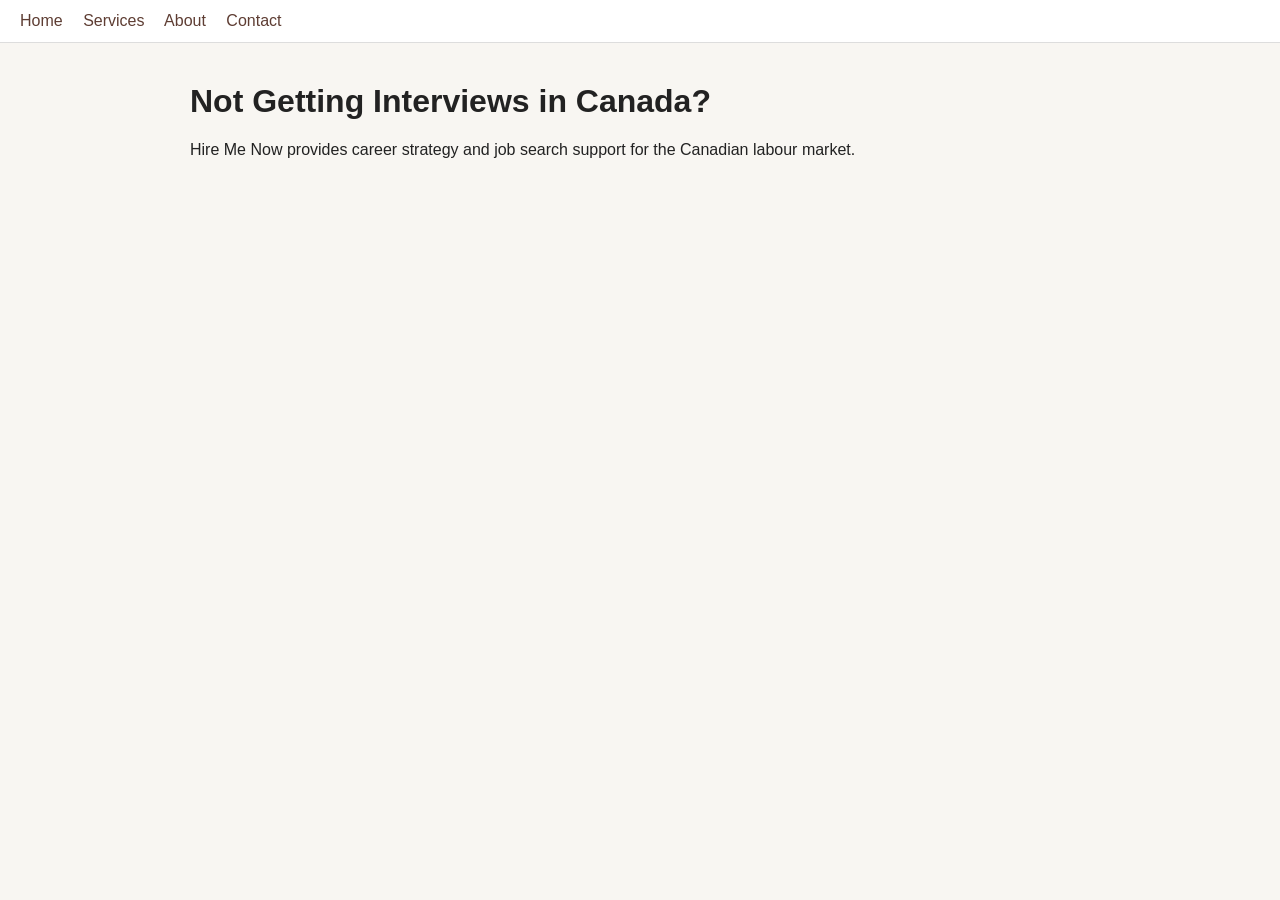
==== index.html @ 84f02bab "Rebuild static site with simple root pages" ====
<!doctype html>
<html lang="en">
<head>
  <meta charset="utf-8" />
  <meta name="viewport" content="width=device-width, initial-scale=1" />
  <title>Hire Me Now</title>
  <link rel="stylesheet" href="style.css" />
</head>
<body>
  <header class="site-header">
    <nav>
      <a href="index.html">Home</a>
      <a href="services.html">Services</a>
      <a href="about.html">About</a>
      <a href="contact.html">Contact</a>
    </nav>
  </header>

  <main class="container">
    <h1>Not Getting Interviews in Canada?</h1>
    <p>Hire Me Now provides career strategy and job search support for the Canadian labour market.</p>
  </main>
</body>
</html>
---- style.css ----
body {
  margin: 0;
  font-family: Arial, sans-serif;
  background: #f8f6f2;
  color: #222;
}

.site-header {
  background: #ffffff;
  border-bottom: 1px solid #ddd;
  padding: 12px 20px;
}

nav a {
  margin-right: 16px;
  text-decoration: none;
  color: #5e3d33;
}

.container {
  max-width: 900px;
  margin: 40px auto;
  padding: 0 20px;
}

h1 {
  margin-top: 0;
}
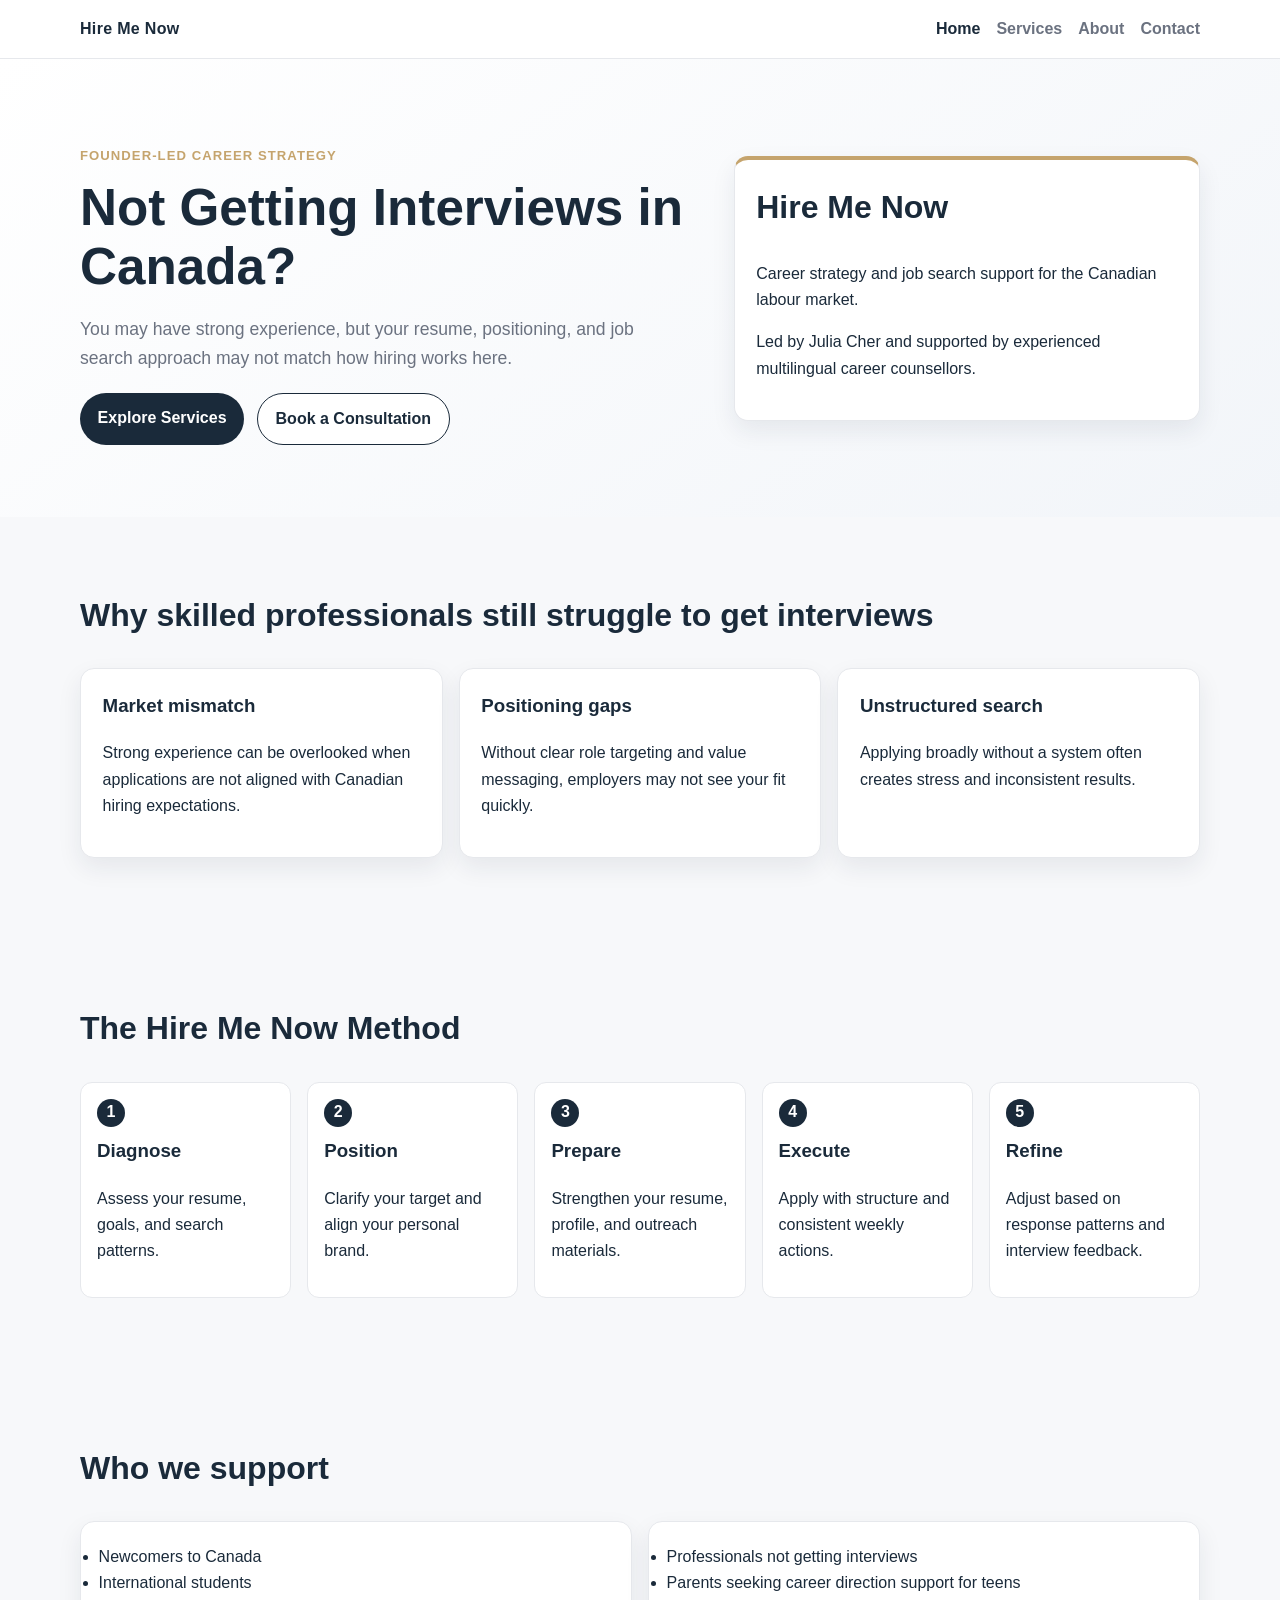
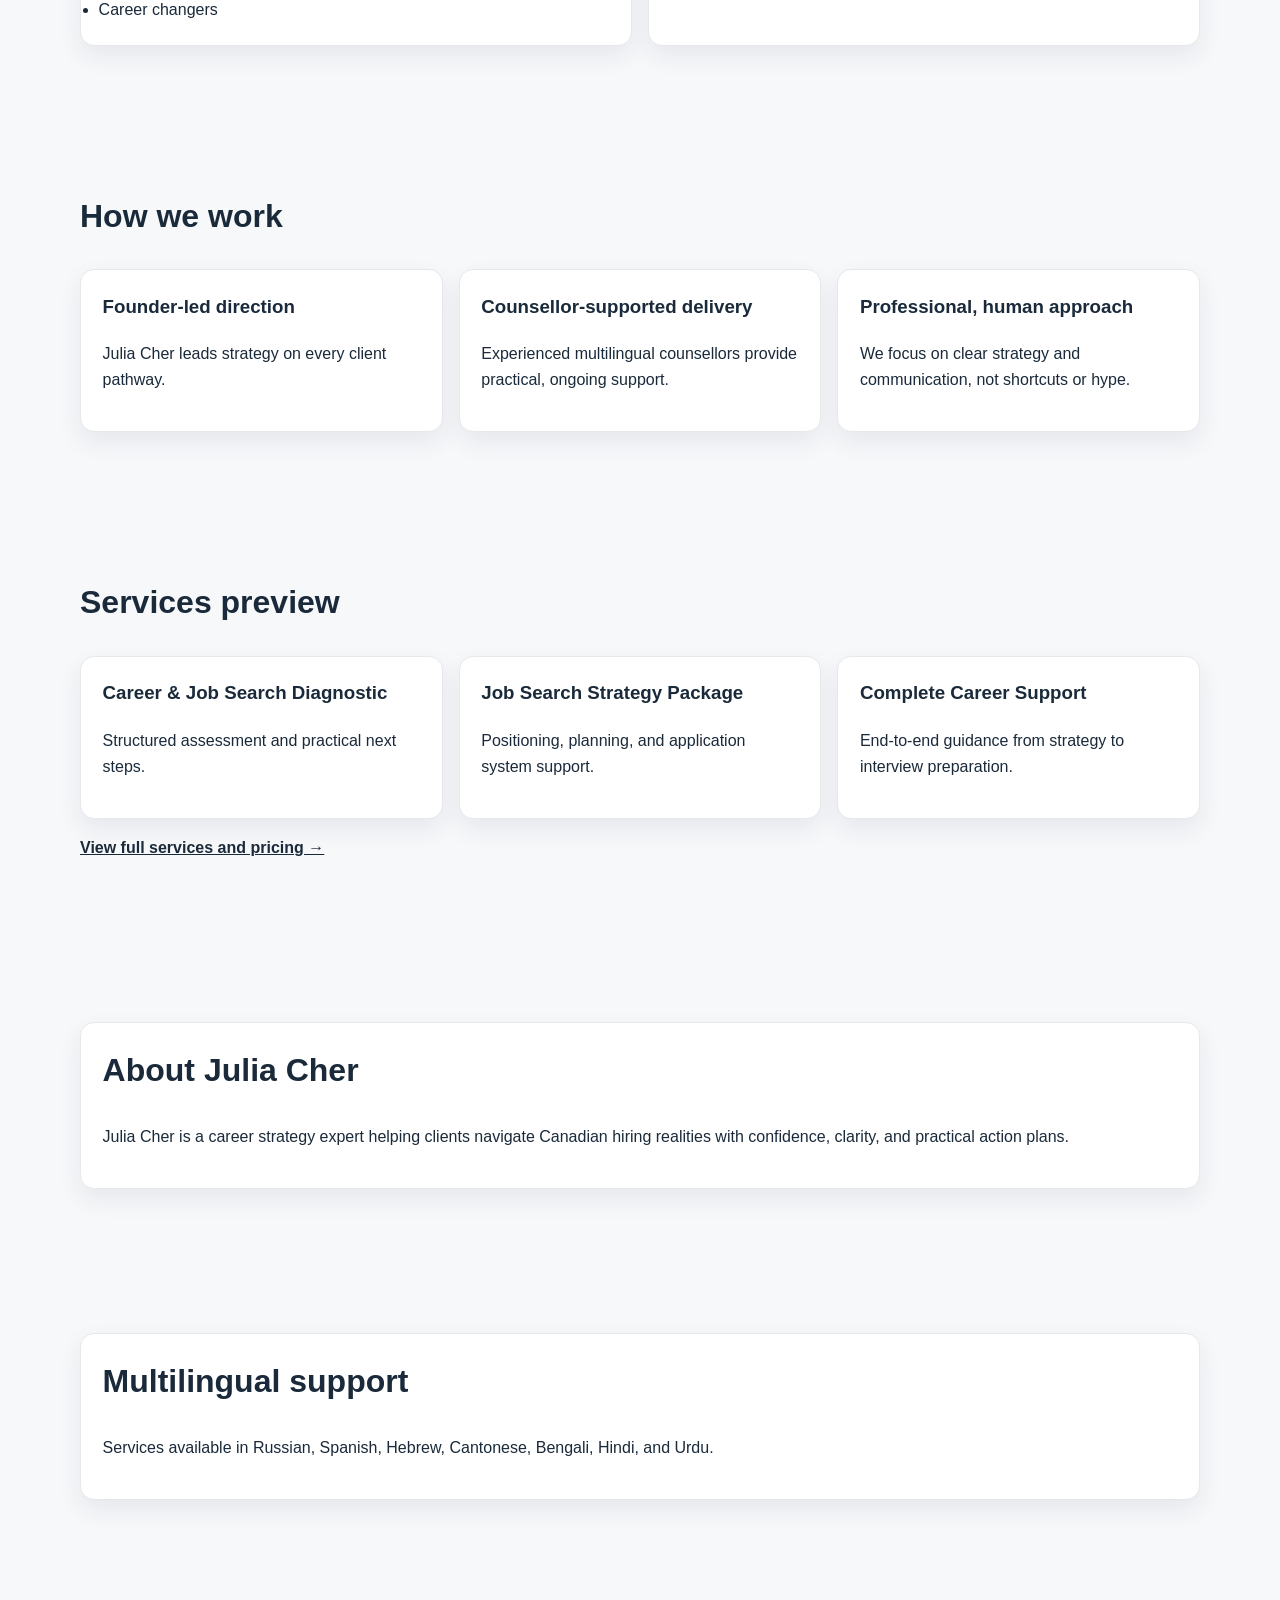
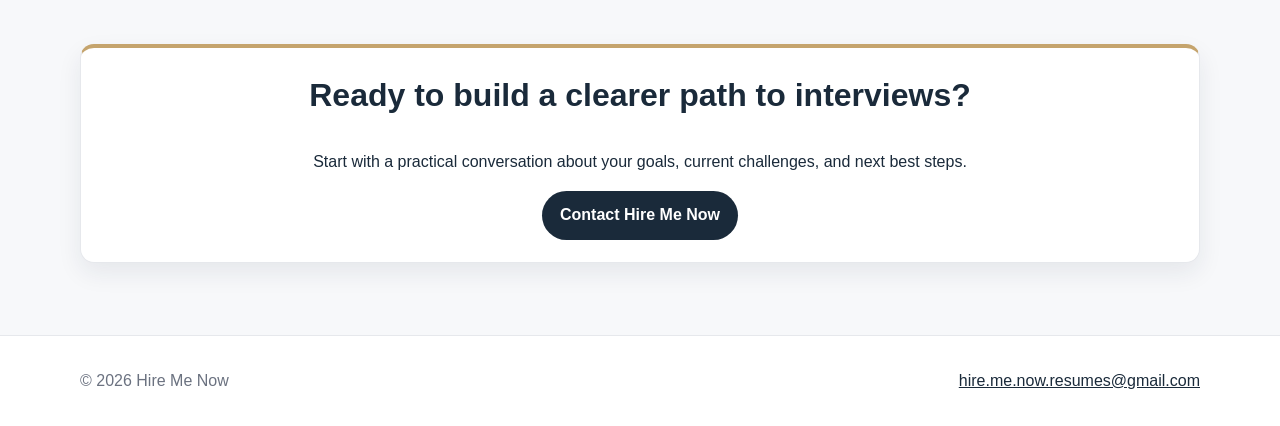
==== commit c8b7a6ae: "Replace minimal site with full professional Hire Me Now website" ====
--- a/index.html
+++ b/index.html
@@ -3,22 +3,144 @@
 <head>
   <meta charset="utf-8" />
   <meta name="viewport" content="width=device-width, initial-scale=1" />
-  <title>Hire Me Now</title>
+  <meta name="description" content="Hire Me Now offers career strategy and job search support for the Canadian labour market." />
+  <title>Hire Me Now | Career Strategy in Canada</title>
   <link rel="stylesheet" href="style.css" />
 </head>
 <body>
   <header class="site-header">
-    <nav>
-      <a href="index.html">Home</a>
-      <a href="services.html">Services</a>
-      <a href="about.html">About</a>
-      <a href="contact.html">Contact</a>
-    </nav>
+    <div class="container nav-wrap">
+      <a class="brand" href="index.html">Hire Me Now</a>
+      <nav aria-label="Primary">
+        <a href="index.html" aria-current="page">Home</a>
+        <a href="services.html">Services</a>
+        <a href="about.html">About</a>
+        <a href="contact.html">Contact</a>
+      </nav>
+    </div>
   </header>
 
-  <main class="container">
-    <h1>Not Getting Interviews in Canada?</h1>
-    <p>Hire Me Now provides career strategy and job search support for the Canadian labour market.</p>
+  <main>
+    <section class="hero section">
+      <div class="container hero-grid">
+        <div>
+          <p class="kicker">Founder-Led Career Strategy</p>
+          <h1>Not Getting Interviews in Canada?</h1>
+          <p class="lead">You may have strong experience, but your resume, positioning, and job search approach may not match how hiring works here.</p>
+          <div class="actions">
+            <a class="btn btn-primary" href="services.html">Explore Services</a>
+            <a class="btn btn-secondary" href="contact.html">Book a Consultation</a>
+          </div>
+        </div>
+        <aside class="card hero-card">
+          <h2>Hire Me Now</h2>
+          <p>Career strategy and job search support for the Canadian labour market.</p>
+          <p>Led by Julia Cher and supported by experienced multilingual career counsellors.</p>
+        </aside>
+      </div>
+    </section>
+
+    <section class="section bg-light">
+      <div class="container">
+        <h2>Why skilled professionals still struggle to get interviews</h2>
+        <div class="grid three">
+          <article class="card">
+            <h3>Market mismatch</h3>
+            <p>Strong experience can be overlooked when applications are not aligned with Canadian hiring expectations.</p>
+          </article>
+          <article class="card">
+            <h3>Positioning gaps</h3>
+            <p>Without clear role targeting and value messaging, employers may not see your fit quickly.</p>
+          </article>
+          <article class="card">
+            <h3>Unstructured search</h3>
+            <p>Applying broadly without a system often creates stress and inconsistent results.</p>
+          </article>
+        </div>
+      </div>
+    </section>
+
+    <section class="section">
+      <div class="container">
+        <h2>The Hire Me Now Method</h2>
+        <div class="grid five">
+          <div class="step"><span>1</span><h3>Diagnose</h3><p>Assess your resume, goals, and search patterns.</p></div>
+          <div class="step"><span>2</span><h3>Position</h3><p>Clarify your target and align your personal brand.</p></div>
+          <div class="step"><span>3</span><h3>Prepare</h3><p>Strengthen your resume, profile, and outreach materials.</p></div>
+          <div class="step"><span>4</span><h3>Execute</h3><p>Apply with structure and consistent weekly actions.</p></div>
+          <div class="step"><span>5</span><h3>Refine</h3><p>Adjust based on response patterns and interview feedback.</p></div>
+        </div>
+      </div>
+    </section>
+
+    <section class="section bg-light">
+      <div class="container">
+        <h2>Who we support</h2>
+        <div class="grid two">
+          <ul class="card list">
+            <li>Newcomers to Canada</li>
+            <li>International students</li>
+            <li>Career changers</li>
+          </ul>
+          <ul class="card list">
+            <li>Professionals not getting interviews</li>
+            <li>Parents seeking career direction support for teens</li>
+          </ul>
+        </div>
+      </div>
+    </section>
+
+    <section class="section">
+      <div class="container">
+        <h2>How we work</h2>
+        <div class="grid three">
+          <article class="card"><h3>Founder-led direction</h3><p>Julia Cher leads strategy on every client pathway.</p></article>
+          <article class="card"><h3>Counsellor-supported delivery</h3><p>Experienced multilingual counsellors provide practical, ongoing support.</p></article>
+          <article class="card"><h3>Professional, human approach</h3><p>We focus on clear strategy and communication, not shortcuts or hype.</p></article>
+        </div>
+      </div>
+    </section>
+
+    <section class="section bg-light">
+      <div class="container">
+        <h2>Services preview</h2>
+        <div class="grid three">
+          <article class="card"><h3>Career &amp; Job Search Diagnostic</h3><p>Structured assessment and practical next steps.</p></article>
+          <article class="card"><h3>Job Search Strategy Package</h3><p>Positioning, planning, and application system support.</p></article>
+          <article class="card"><h3>Complete Career Support</h3><p>End-to-end guidance from strategy to interview preparation.</p></article>
+        </div>
+        <p><a class="text-link" href="services.html">View full services and pricing →</a></p>
+      </div>
+    </section>
+
+    <section class="section">
+      <div class="container about-slab card">
+        <h2>About Julia Cher</h2>
+        <p>Julia Cher is a career strategy expert helping clients navigate Canadian hiring realities with confidence, clarity, and practical action plans.</p>
+      </div>
+    </section>
+
+    <section class="section bg-light">
+      <div class="container card">
+        <h2>Multilingual support</h2>
+        <p>Services available in Russian, Spanish, Hebrew, Cantonese, Bengali, Hindi, and Urdu.</p>
+      </div>
+    </section>
+
+    <section class="section cta">
+      <div class="container card cta-card">
+        <h2>Ready to build a clearer path to interviews?</h2>
+        <p>Start with a practical conversation about your goals, current challenges, and next best steps.</p>
+        <a class="btn btn-primary" href="contact.html">Contact Hire Me Now</a>
+      </div>
+    </section>
   </main>
+
+  <footer class="site-footer">
+    <div class="container foot-wrap">
+      <p>© 2026 Hire Me Now</p>
+      <p><a href="contact.html">hire.me.now.resumes@gmail.com</a></p>
+    </div>
+  </footer>
 </body>
 </html>
--- a/style.css
+++ b/style.css
@@ -1,28 +1,199 @@
+:root {
+  --navy: #1A2A3A;
+  --gray: #6B7280;
+  --gold: #C5A46D;
+  --white: #FFFFFF;
+  --light: #F7F8FA;
+  --border: #E6E8EC;
+  --radius: 14px;
+  --shadow: 0 10px 24px rgba(26, 42, 58, 0.08);
+}
+
+* { box-sizing: border-box; }
+
 body {
   margin: 0;
-  font-family: Arial, sans-serif;
-  background: #f8f6f2;
-  color: #222;
+  font-family: "Inter", "Segoe UI", Roboto, Arial, sans-serif;
+  color: var(--navy);
+  background: var(--light);
+  line-height: 1.65;
 }
 
+.container {
+  width: min(1120px, 92%);
+  margin: 0 auto;
+}
+
+.section { padding: 4.5rem 0; }
+.section-tight { padding: 2.5rem 0 1rem; }
+.bg-light { background: var(--light); }
+
 .site-header {
-  background: #ffffff;
-  border-bottom: 1px solid #ddd;
-  padding: 12px 20px;
+  position: sticky;
+  top: 0;
+  z-index: 100;
+  background: rgba(255, 255, 255, 0.95);
+  border-bottom: 1px solid var(--border);
+}
+
+.nav-wrap {
+  display: flex;
+  align-items: center;
+  justify-content: space-between;
+  gap: 1rem;
+  padding: 1rem 0;
+}
+
+.brand {
+  font-weight: 800;
+  text-decoration: none;
+  color: var(--navy);
+  letter-spacing: 0.02em;
+}
+
+nav {
+  display: flex;
+  flex-wrap: wrap;
+  gap: 1rem;
 }
 
 nav a {
-  margin-right: 16px;
+  color: var(--gray);
   text-decoration: none;
-  color: #5e3d33;
+  font-weight: 600;
 }
 
-.container {
-  max-width: 900px;
-  margin: 40px auto;
-  padding: 0 20px;
+nav a[aria-current="page"], nav a:hover { color: var(--navy); }
+
+.hero {
+  background: linear-gradient(145deg, #ffffff 0%, #f2f5f9 100%);
+}
+
+.hero-grid {
+  display: grid;
+  gap: 1.5rem;
+  grid-template-columns: 1.35fr 1fr;
+  align-items: center;
+}
+
+.kicker {
+  text-transform: uppercase;
+  letter-spacing: 0.08em;
+  color: var(--gold);
+  font-weight: 700;
+  font-size: 0.82rem;
 }
 
 h1 {
-  margin-top: 0;
+  font-size: clamp(2rem, 4vw, 3.3rem);
+  line-height: 1.15;
+  margin: 0.2rem 0 1rem;
 }
+
+h2 { font-size: clamp(1.4rem, 2.5vw, 2rem); margin-top: 0; }
+h3 { margin-top: 0; }
+
+.lead {
+  font-size: 1.1rem;
+  color: var(--gray);
+  max-width: 62ch;
+}
+
+.actions { display: flex; gap: 0.8rem; flex-wrap: wrap; margin-top: 1.3rem; }
+
+.btn {
+  display: inline-block;
+  padding: 0.72rem 1.1rem;
+  border-radius: 999px;
+  text-decoration: none;
+  font-weight: 700;
+}
+
+.btn-primary {
+  background: var(--navy);
+  color: var(--white);
+}
+
+.btn-secondary {
+  border: 1px solid var(--navy);
+  color: var(--navy);
+  background: var(--white);
+}
+
+.grid { display: grid; gap: 1rem; }
+.grid.two { grid-template-columns: repeat(2, minmax(0, 1fr)); }
+.grid.three { grid-template-columns: repeat(3, minmax(0, 1fr)); }
+.grid.five { grid-template-columns: repeat(5, minmax(0, 1fr)); }
+
+.card {
+  background: var(--white);
+  border: 1px solid var(--border);
+  border-radius: var(--radius);
+  padding: 1.35rem;
+  box-shadow: var(--shadow);
+}
+
+.hero-card { border-top: 4px solid var(--gold); }
+
+.step {
+  background: var(--white);
+  border: 1px solid var(--border);
+  border-radius: 12px;
+  padding: 1rem;
+}
+
+.step span {
+  display: inline-grid;
+  place-items: center;
+  width: 28px;
+  height: 28px;
+  border-radius: 50%;
+  background: var(--navy);
+  color: white;
+  font-weight: 700;
+  margin-bottom: 0.6rem;
+}
+
+.list { margin: 0; padding-left: 1.1rem; }
+.price { color: var(--gold); font-weight: 800; font-size: 1.2rem; }
+.text-link { color: var(--navy); font-weight: 700; }
+
+.cta-card {
+  text-align: center;
+  border-top: 4px solid var(--gold);
+}
+
+.site-footer {
+  border-top: 1px solid var(--border);
+  background: #fff;
+  padding: 1rem 0;
+}
+
+.foot-wrap {
+  display: flex;
+  justify-content: space-between;
+  align-items: center;
+  gap: 1rem;
+  color: var(--gray);
+}
+
+a { color: var(--navy); }
+
+@media (max-width: 980px) {
+  .hero-grid,
+  .grid.three,
+  .grid.five,
+  .grid.two {
+    grid-template-columns: 1fr;
+  }
+
+  .section { padding: 3.2rem 0; }
+}
+
+@media (max-width: 640px) {
+  .nav-wrap,
+  .foot-wrap {
+    flex-direction: column;
+    align-items: flex-start;
+  }
+}
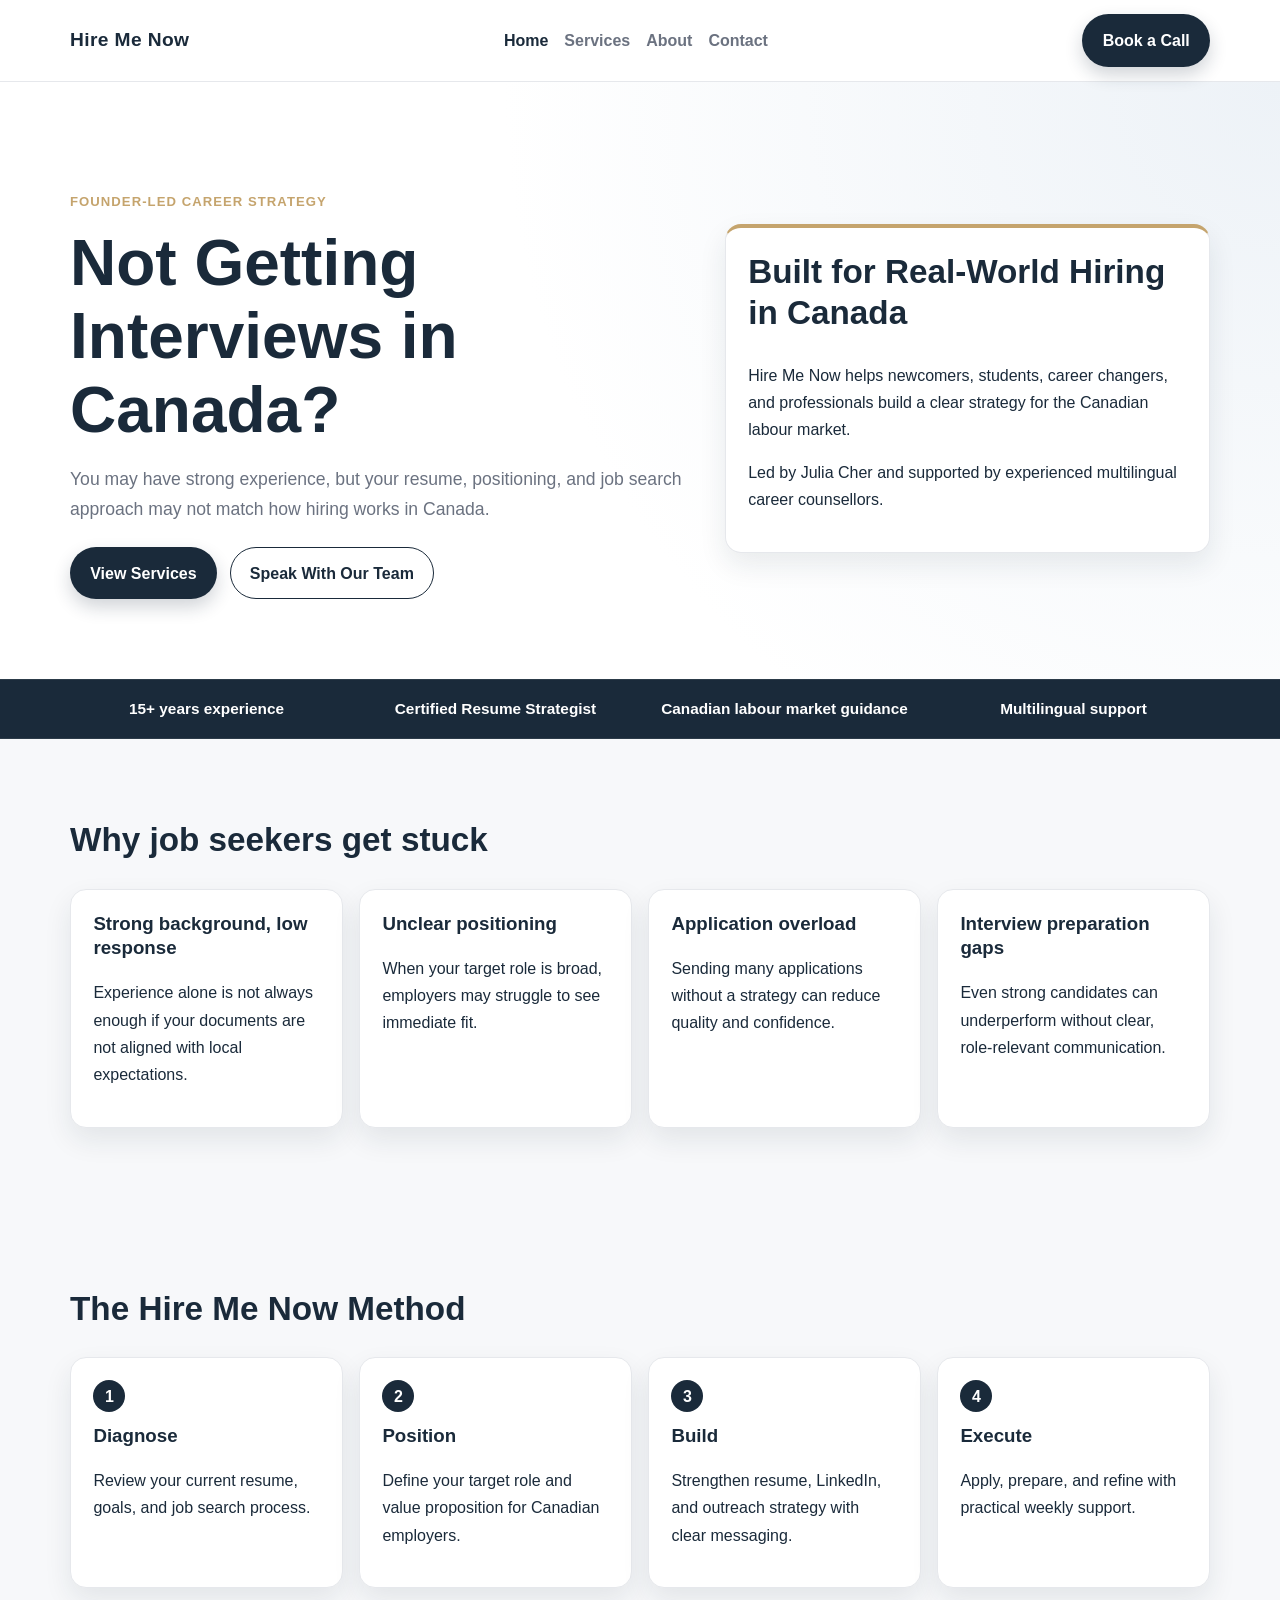
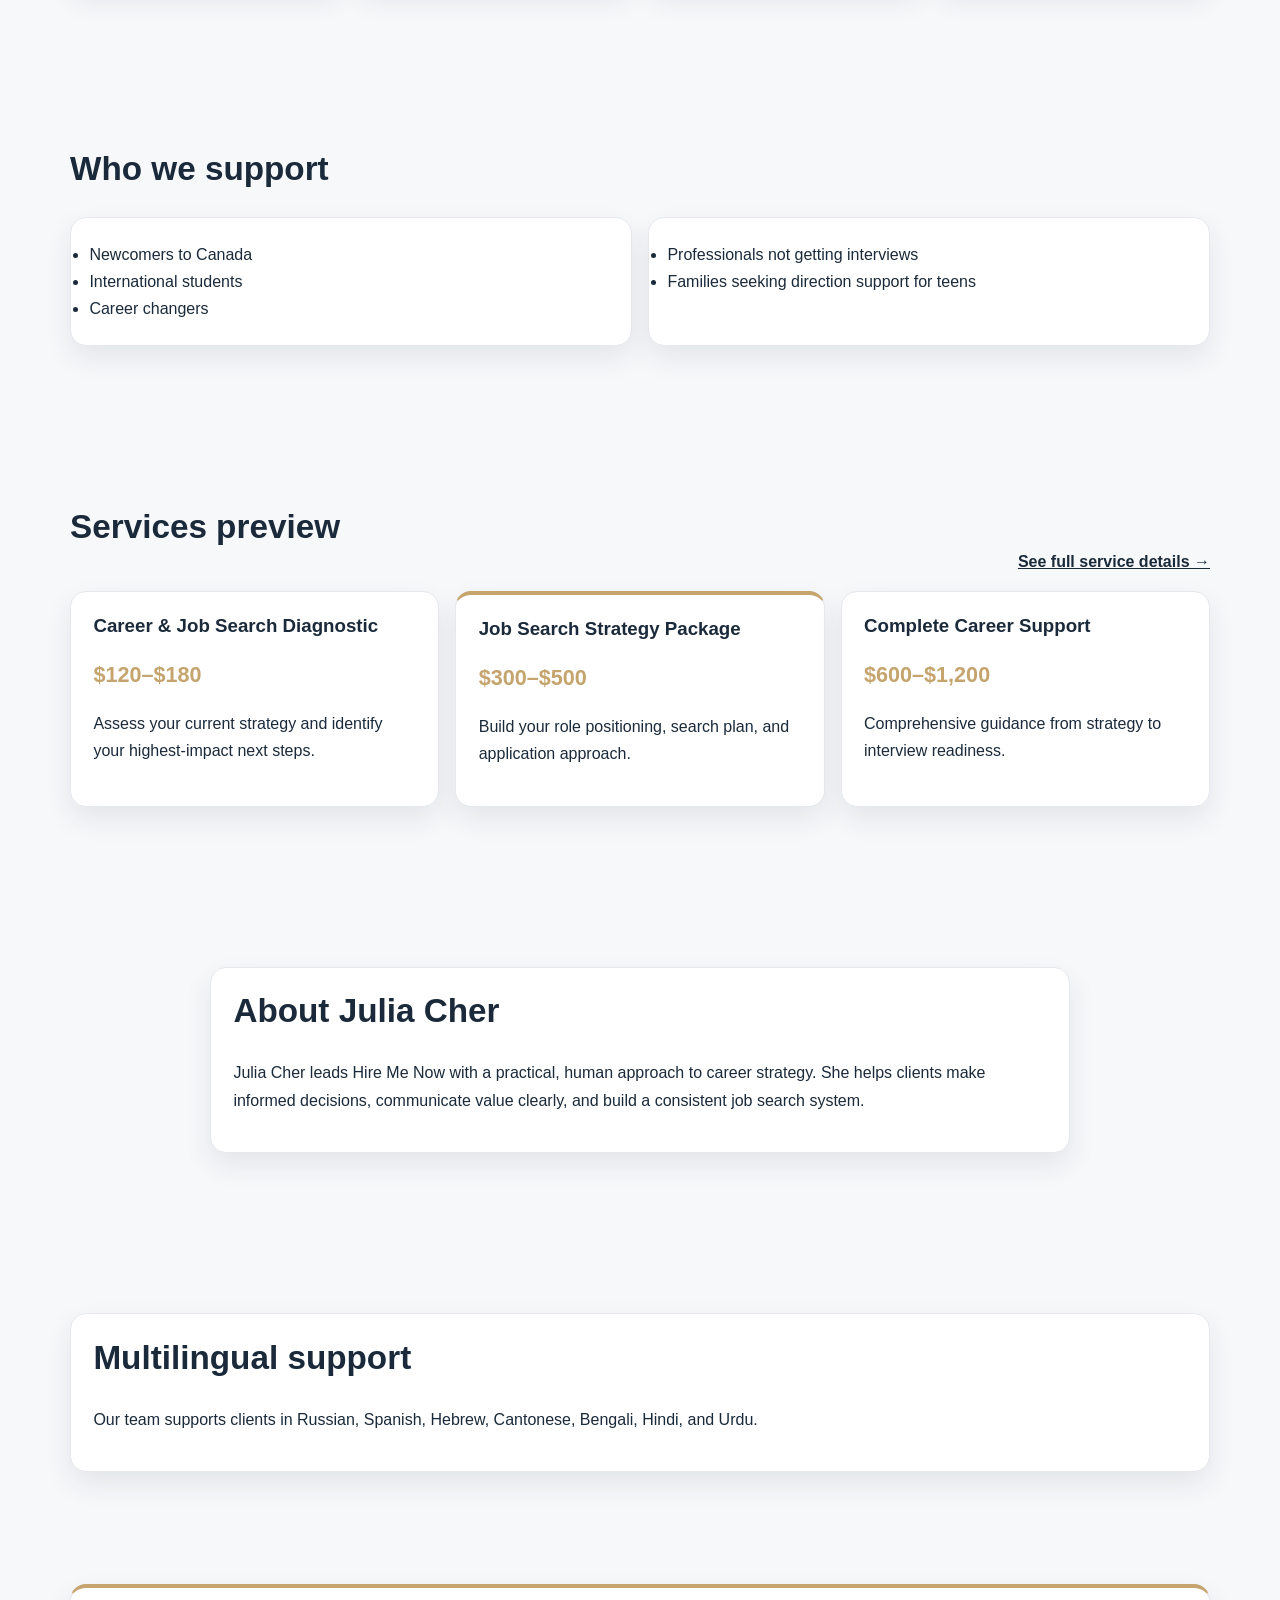
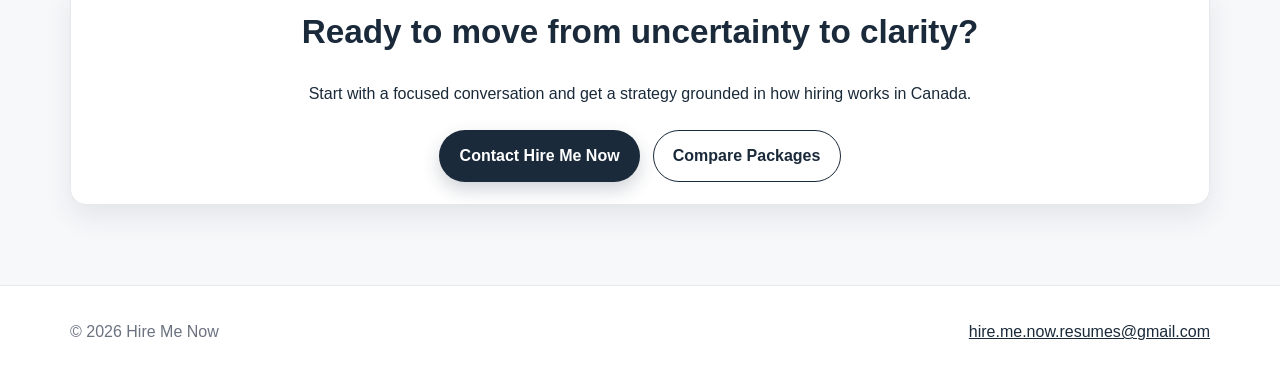
==== commit 8af91564: "Redesign site into polished founder-led agency experience" ====
--- a/index.html
+++ b/index.html
@@ -3,58 +3,73 @@
 <head>
   <meta charset="utf-8" />
   <meta name="viewport" content="width=device-width, initial-scale=1" />
-  <meta name="description" content="Hire Me Now offers career strategy and job search support for the Canadian labour market." />
-  <title>Hire Me Now | Career Strategy in Canada</title>
+  <meta name="theme-color" content="#1A2A3A" />
+  <meta name="description" content="Hire Me Now provides founder-led career strategy and job search support for the Canadian labour market." />
+  <title>Hire Me Now | Career Strategy for Canada</title>
   <link rel="stylesheet" href="style.css" />
 </head>
 <body>
   <header class="site-header">
     <div class="container nav-wrap">
       <a class="brand" href="index.html">Hire Me Now</a>
-      <nav aria-label="Primary">
+      <nav aria-label="Primary navigation" class="site-nav">
         <a href="index.html" aria-current="page">Home</a>
         <a href="services.html">Services</a>
         <a href="about.html">About</a>
         <a href="contact.html">Contact</a>
       </nav>
+      <a class="btn btn-primary nav-cta" href="contact.html">Book a Call</a>
     </div>
   </header>
 
   <main>
     <section class="hero section">
       <div class="container hero-grid">
-        <div>
-          <p class="kicker">Founder-Led Career Strategy</p>
+        <div class="hero-content">
+          <p class="eyebrow">Founder-Led Career Strategy</p>
           <h1>Not Getting Interviews in Canada?</h1>
-          <p class="lead">You may have strong experience, but your resume, positioning, and job search approach may not match how hiring works here.</p>
+          <p class="lead">You may have strong experience, but your resume, positioning, and job search approach may not match how hiring works in Canada.</p>
           <div class="actions">
-            <a class="btn btn-primary" href="services.html">Explore Services</a>
-            <a class="btn btn-secondary" href="contact.html">Book a Consultation</a>
+            <a class="btn btn-primary" href="services.html">View Services</a>
+            <a class="btn btn-outline" href="contact.html">Speak With Our Team</a>
           </div>
         </div>
-        <aside class="card hero-card">
-          <h2>Hire Me Now</h2>
-          <p>Career strategy and job search support for the Canadian labour market.</p>
+        <aside class="hero-panel card">
+          <h2>Built for Real-World Hiring in Canada</h2>
+          <p>Hire Me Now helps newcomers, students, career changers, and professionals build a clear strategy for the Canadian labour market.</p>
           <p>Led by Julia Cher and supported by experienced multilingual career counsellors.</p>
         </aside>
       </div>
     </section>
 
+    <section class="trust-bar">
+      <div class="container trust-grid">
+        <p><strong>15+ years experience</strong></p>
+        <p><strong>Certified Resume Strategist</strong></p>
+        <p><strong>Canadian labour market guidance</strong></p>
+        <p><strong>Multilingual support</strong></p>
+      </div>
+    </section>
+
     <section class="section bg-light">
       <div class="container">
-        <h2>Why skilled professionals still struggle to get interviews</h2>
-        <div class="grid three">
+        <h2>Why job seekers get stuck</h2>
+        <div class="grid four">
           <article class="card">
-            <h3>Market mismatch</h3>
-            <p>Strong experience can be overlooked when applications are not aligned with Canadian hiring expectations.</p>
+            <h3>Strong background, low response</h3>
+            <p>Experience alone is not always enough if your documents are not aligned with local expectations.</p>
           </article>
           <article class="card">
-            <h3>Positioning gaps</h3>
-            <p>Without clear role targeting and value messaging, employers may not see your fit quickly.</p>
+            <h3>Unclear positioning</h3>
+            <p>When your target role is broad, employers may struggle to see immediate fit.</p>
           </article>
           <article class="card">
-            <h3>Unstructured search</h3>
-            <p>Applying broadly without a system often creates stress and inconsistent results.</p>
+            <h3>Application overload</h3>
+            <p>Sending many applications without a strategy can reduce quality and confidence.</p>
+          </article>
+          <article class="card">
+            <h3>Interview preparation gaps</h3>
+            <p>Even strong candidates can underperform without clear, role-relevant communication.</p>
           </article>
         </div>
       </div>
@@ -63,12 +78,11 @@
     <section class="section">
       <div class="container">
         <h2>The Hire Me Now Method</h2>
-        <div class="grid five">
-          <div class="step"><span>1</span><h3>Diagnose</h3><p>Assess your resume, goals, and search patterns.</p></div>
-          <div class="step"><span>2</span><h3>Position</h3><p>Clarify your target and align your personal brand.</p></div>
-          <div class="step"><span>3</span><h3>Prepare</h3><p>Strengthen your resume, profile, and outreach materials.</p></div>
-          <div class="step"><span>4</span><h3>Execute</h3><p>Apply with structure and consistent weekly actions.</p></div>
-          <div class="step"><span>5</span><h3>Refine</h3><p>Adjust based on response patterns and interview feedback.</p></div>
+        <div class="grid four">
+          <article class="step card"><span>1</span><h3>Diagnose</h3><p>Review your current resume, goals, and job search process.</p></article>
+          <article class="step card"><span>2</span><h3>Position</h3><p>Define your target role and value proposition for Canadian employers.</p></article>
+          <article class="step card"><span>3</span><h3>Build</h3><p>Strengthen resume, LinkedIn, and outreach strategy with clear messaging.</p></article>
+          <article class="step card"><span>4</span><h3>Execute</h3><p>Apply, prepare, and refine with practical weekly support.</p></article>
         </div>
       </div>
     </section>
@@ -84,7 +98,7 @@
           </ul>
           <ul class="card list">
             <li>Professionals not getting interviews</li>
-            <li>Parents seeking career direction support for teens</li>
+            <li>Families seeking direction support for teens</li>
           </ul>
         </div>
       </div>
@@ -92,54 +106,60 @@
 
     <section class="section">
       <div class="container">
-        <h2>How we work</h2>
+        <div class="section-head">
+          <h2>Services preview</h2>
+          <a class="text-link" href="services.html">See full service details →</a>
+        </div>
         <div class="grid three">
-          <article class="card"><h3>Founder-led direction</h3><p>Julia Cher leads strategy on every client pathway.</p></article>
-          <article class="card"><h3>Counsellor-supported delivery</h3><p>Experienced multilingual counsellors provide practical, ongoing support.</p></article>
-          <article class="card"><h3>Professional, human approach</h3><p>We focus on clear strategy and communication, not shortcuts or hype.</p></article>
+          <article class="card price-card">
+            <h3>Career &amp; Job Search Diagnostic</h3>
+            <p class="price">$120–$180</p>
+            <p>Assess your current strategy and identify your highest-impact next steps.</p>
+          </article>
+          <article class="card price-card featured">
+            <h3>Job Search Strategy Package</h3>
+            <p class="price">$300–$500</p>
+            <p>Build your role positioning, search plan, and application approach.</p>
+          </article>
+          <article class="card price-card">
+            <h3>Complete Career Support</h3>
+            <p class="price">$600–$1,200</p>
+            <p>Comprehensive guidance from strategy to interview readiness.</p>
+          </article>
         </div>
       </div>
     </section>
 
     <section class="section bg-light">
-      <div class="container">
-        <h2>Services preview</h2>
-        <div class="grid three">
-          <article class="card"><h3>Career &amp; Job Search Diagnostic</h3><p>Structured assessment and practical next steps.</p></article>
-          <article class="card"><h3>Job Search Strategy Package</h3><p>Positioning, planning, and application system support.</p></article>
-          <article class="card"><h3>Complete Career Support</h3><p>End-to-end guidance from strategy to interview preparation.</p></article>
-        </div>
-        <p><a class="text-link" href="services.html">View full services and pricing →</a></p>
+      <div class="container card feature-block">
+        <h2>About Julia Cher</h2>
+        <p>Julia Cher leads Hire Me Now with a practical, human approach to career strategy. She helps clients make informed decisions, communicate value clearly, and build a consistent job search system.</p>
       </div>
     </section>
 
     <section class="section">
-      <div class="container about-slab card">
-        <h2>About Julia Cher</h2>
-        <p>Julia Cher is a career strategy expert helping clients navigate Canadian hiring realities with confidence, clarity, and practical action plans.</p>
+      <div class="container card">
+        <h2>Multilingual support</h2>
+        <p>Our team supports clients in Russian, Spanish, Hebrew, Cantonese, Bengali, Hindi, and Urdu.</p>
       </div>
     </section>
 
-    <section class="section bg-light">
-      <div class="container card">
-        <h2>Multilingual support</h2>
-        <p>Services available in Russian, Spanish, Hebrew, Cantonese, Bengali, Hindi, and Urdu.</p>
-      </div>
-    </section>
-
-    <section class="section cta">
+    <section class="section final-cta">
       <div class="container card cta-card">
-        <h2>Ready to build a clearer path to interviews?</h2>
-        <p>Start with a practical conversation about your goals, current challenges, and next best steps.</p>
-        <a class="btn btn-primary" href="contact.html">Contact Hire Me Now</a>
+        <h2>Ready to move from uncertainty to clarity?</h2>
+        <p>Start with a focused conversation and get a strategy grounded in how hiring works in Canada.</p>
+        <div class="actions center">
+          <a class="btn btn-primary" href="contact.html">Contact Hire Me Now</a>
+          <a class="btn btn-outline" href="services.html">Compare Packages</a>
+        </div>
       </div>
     </section>
   </main>
 
   <footer class="site-footer">
-    <div class="container foot-wrap">
+    <div class="container footer-wrap">
       <p>© 2026 Hire Me Now</p>
-      <p><a href="contact.html">hire.me.now.resumes@gmail.com</a></p>
+      <p><a href="mailto:hire.me.now.resumes@gmail.com">hire.me.now.resumes@gmail.com</a></p>
     </div>
   </footer>
 </body>
--- a/style.css
+++ b/style.css
@@ -1,32 +1,44 @@
 :root {
   --navy: #1A2A3A;
+  --gold: #C5A46D;
   --gray: #6B7280;
-  --gold: #C5A46D;
   --white: #FFFFFF;
-  --light: #F7F8FA;
+  --bg: #F7F8FA;
   --border: #E6E8EC;
-  --radius: 14px;
-  --shadow: 0 10px 24px rgba(26, 42, 58, 0.08);
+  --shadow: 0 12px 28px rgba(26, 42, 58, 0.09);
+  --radius: 16px;
 }
 
 * { box-sizing: border-box; }
 
+html, body {
+  margin: 0;
+  padding: 0;
+}
+
 body {
-  margin: 0;
-  font-family: "Inter", "Segoe UI", Roboto, Arial, sans-serif;
-  color: var(--navy);
-  background: var(--light);
-  line-height: 1.65;
+  font-family: Inter, "Segoe UI", Roboto, Arial, sans-serif;
+  color: var(--navy);
+  background: var(--bg);
+  line-height: 1.7;
 }
 
 .container {
-  width: min(1120px, 92%);
+  width: min(1140px, 92%);
   margin: 0 auto;
 }
 
-.section { padding: 4.5rem 0; }
-.section-tight { padding: 2.5rem 0 1rem; }
-.bg-light { background: var(--light); }
+.section {
+  padding: 5rem 0;
+}
+
+.section-tight {
+  padding: 2.75rem 0 1rem;
+}
+
+.bg-light {
+  background: var(--bg);
+}
 
 .site-header {
   position: sticky;
@@ -34,129 +46,215 @@
   z-index: 100;
   background: rgba(255, 255, 255, 0.95);
   border-bottom: 1px solid var(--border);
+  backdrop-filter: blur(4px);
 }
 
 .nav-wrap {
   display: flex;
   align-items: center;
+  gap: 1rem;
   justify-content: space-between;
-  gap: 1rem;
-  padding: 1rem 0;
+  padding: 0.9rem 0;
 }
 
 .brand {
+  text-decoration: none;
+  color: var(--navy);
   font-weight: 800;
+  font-size: 1.2rem;
+  letter-spacing: 0.02em;
+}
+
+.site-nav {
+  display: flex;
+  flex-wrap: wrap;
+  gap: 1rem;
+}
+
+.site-nav a {
   text-decoration: none;
-  color: var(--navy);
-  letter-spacing: 0.02em;
-}
-
-nav {
-  display: flex;
-  flex-wrap: wrap;
-  gap: 1rem;
-}
-
-nav a {
   color: var(--gray);
-  text-decoration: none;
   font-weight: 600;
 }
 
-nav a[aria-current="page"], nav a:hover { color: var(--navy); }
+.site-nav a[aria-current="page"],
+.site-nav a:hover {
+  color: var(--navy);
+}
 
 .hero {
-  background: linear-gradient(145deg, #ffffff 0%, #f2f5f9 100%);
+  background: radial-gradient(circle at top right, #edf2f7, #ffffff 55%);
+  padding-top: 6rem;
 }
 
 .hero-grid {
   display: grid;
   gap: 1.5rem;
-  grid-template-columns: 1.35fr 1fr;
+  grid-template-columns: 1.3fr 1fr;
   align-items: center;
 }
 
-.kicker {
-  text-transform: uppercase;
-  letter-spacing: 0.08em;
+.eyebrow {
   color: var(--gold);
   font-weight: 700;
   font-size: 0.82rem;
+  letter-spacing: 0.08em;
+  text-transform: uppercase;
 }
 
 h1 {
-  font-size: clamp(2rem, 4vw, 3.3rem);
+  margin: 0.25rem 0 1rem;
   line-height: 1.15;
-  margin: 0.2rem 0 1rem;
-}
-
-h2 { font-size: clamp(1.4rem, 2.5vw, 2rem); margin-top: 0; }
-h3 { margin-top: 0; }
+  font-size: clamp(2.2rem, 5vw, 4rem);
+}
+
+h2 {
+  font-size: clamp(1.45rem, 2.6vw, 2.2rem);
+  line-height: 1.25;
+  margin-top: 0;
+}
+
+h3 {
+  margin-top: 0;
+  line-height: 1.3;
+}
 
 .lead {
+  color: var(--gray);
   font-size: 1.1rem;
-  color: var(--gray);
-  max-width: 62ch;
-}
-
-.actions { display: flex; gap: 0.8rem; flex-wrap: wrap; margin-top: 1.3rem; }
+  max-width: 64ch;
+}
+
+.actions {
+  display: flex;
+  gap: 0.8rem;
+  flex-wrap: wrap;
+  margin-top: 1.4rem;
+}
+
+.actions.center {
+  justify-content: center;
+}
 
 .btn {
   display: inline-block;
-  padding: 0.72rem 1.1rem;
+  text-decoration: none;
   border-radius: 999px;
-  text-decoration: none;
+  padding: 0.72rem 1.2rem;
   font-weight: 700;
+  border: 1px solid transparent;
+  transition: transform 0.2s ease, box-shadow 0.2s ease;
+}
+
+.btn:hover {
+  transform: translateY(-1px);
 }
 
 .btn-primary {
   background: var(--navy);
   color: var(--white);
-}
-
-.btn-secondary {
-  border: 1px solid var(--navy);
-  color: var(--navy);
+  box-shadow: 0 8px 18px rgba(26, 42, 58, 0.2);
+}
+
+.btn-outline {
   background: var(--white);
-}
-
-.grid { display: grid; gap: 1rem; }
+  color: var(--navy);
+  border-color: var(--navy);
+}
+
+.nav-cta {
+  white-space: nowrap;
+}
+
+.trust-bar {
+  background: var(--navy);
+  color: var(--white);
+  border-top: 1px solid rgba(255, 255, 255, 0.08);
+  border-bottom: 1px solid rgba(255, 255, 255, 0.08);
+}
+
+.trust-grid {
+  display: grid;
+  grid-template-columns: repeat(4, minmax(0, 1fr));
+  gap: 1rem;
+  padding: 1rem 0;
+}
+
+.trust-grid p {
+  margin: 0;
+  text-align: center;
+  font-size: 0.96rem;
+}
+
+.grid {
+  display: grid;
+  gap: 1rem;
+}
+
 .grid.two { grid-template-columns: repeat(2, minmax(0, 1fr)); }
 .grid.three { grid-template-columns: repeat(3, minmax(0, 1fr)); }
-.grid.five { grid-template-columns: repeat(5, minmax(0, 1fr)); }
+.grid.four { grid-template-columns: repeat(4, minmax(0, 1fr)); }
 
 .card {
   background: var(--white);
   border: 1px solid var(--border);
   border-radius: var(--radius);
-  padding: 1.35rem;
+  padding: 1.4rem;
   box-shadow: var(--shadow);
 }
 
-.hero-card { border-top: 4px solid var(--gold); }
-
-.step {
-  background: var(--white);
-  border: 1px solid var(--border);
-  border-radius: 12px;
-  padding: 1rem;
+.hero-panel {
+  border-top: 4px solid var(--gold);
 }
 
 .step span {
   display: inline-grid;
   place-items: center;
-  width: 28px;
-  height: 28px;
+  width: 2rem;
+  height: 2rem;
   border-radius: 50%;
+  margin-bottom: 0.75rem;
   background: var(--navy);
-  color: white;
+  color: var(--white);
+  font-weight: 800;
+}
+
+.list {
+  margin: 0;
+  padding-left: 1.15rem;
+}
+
+.section-head {
+  display: flex;
+  align-items: end;
+  justify-content: space-between;
+  gap: 1rem;
+  margin-bottom: 1rem;
+}
+
+.price {
+  color: var(--gold);
+  font-size: 1.35rem;
+  font-weight: 800;
+  margin: 0.25rem 0 0.6rem;
+}
+
+.price-card.featured {
+  border-top: 4px solid var(--gold);
+}
+
+.text-link {
   font-weight: 700;
-  margin-bottom: 0.6rem;
-}
-
-.list { margin: 0; padding-left: 1.1rem; }
-.price { color: var(--gold); font-weight: 800; font-size: 1.2rem; }
-.text-link { color: var(--navy); font-weight: 700; }
+  color: var(--navy);
+}
+
+.feature-block {
+  max-width: 860px;
+}
+
+.final-cta {
+  padding-top: 2rem;
+}
 
 .cta-card {
   text-align: center;
@@ -169,31 +267,55 @@
   padding: 1rem 0;
 }
 
-.foot-wrap {
+.footer-wrap {
   display: flex;
   justify-content: space-between;
+  gap: 1rem;
   align-items: center;
-  gap: 1rem;
   color: var(--gray);
 }
 
-a { color: var(--navy); }
-
-@media (max-width: 980px) {
+a {
+  color: var(--navy);
+}
+
+:focus-visible {
+  outline: 3px solid var(--gold);
+  outline-offset: 2px;
+}
+
+@media (max-width: 1080px) {
   .hero-grid,
+  .grid.four,
   .grid.three,
-  .grid.five,
-  .grid.two {
+  .grid.two,
+  .trust-grid {
     grid-template-columns: 1fr;
   }
 
-  .section { padding: 3.2rem 0; }
-}
-
-@media (max-width: 640px) {
+  .hero {
+    padding-top: 4rem;
+  }
+
+  .section {
+    padding: 3.5rem 0;
+  }
+
+  .section-head {
+    align-items: flex-start;
+    flex-direction: column;
+  }
+}
+
+@media (max-width: 760px) {
   .nav-wrap,
-  .foot-wrap {
+  .footer-wrap {
     flex-direction: column;
     align-items: flex-start;
   }
-}
+
+  .nav-cta {
+    width: 100%;
+    text-align: center;
+  }
+}
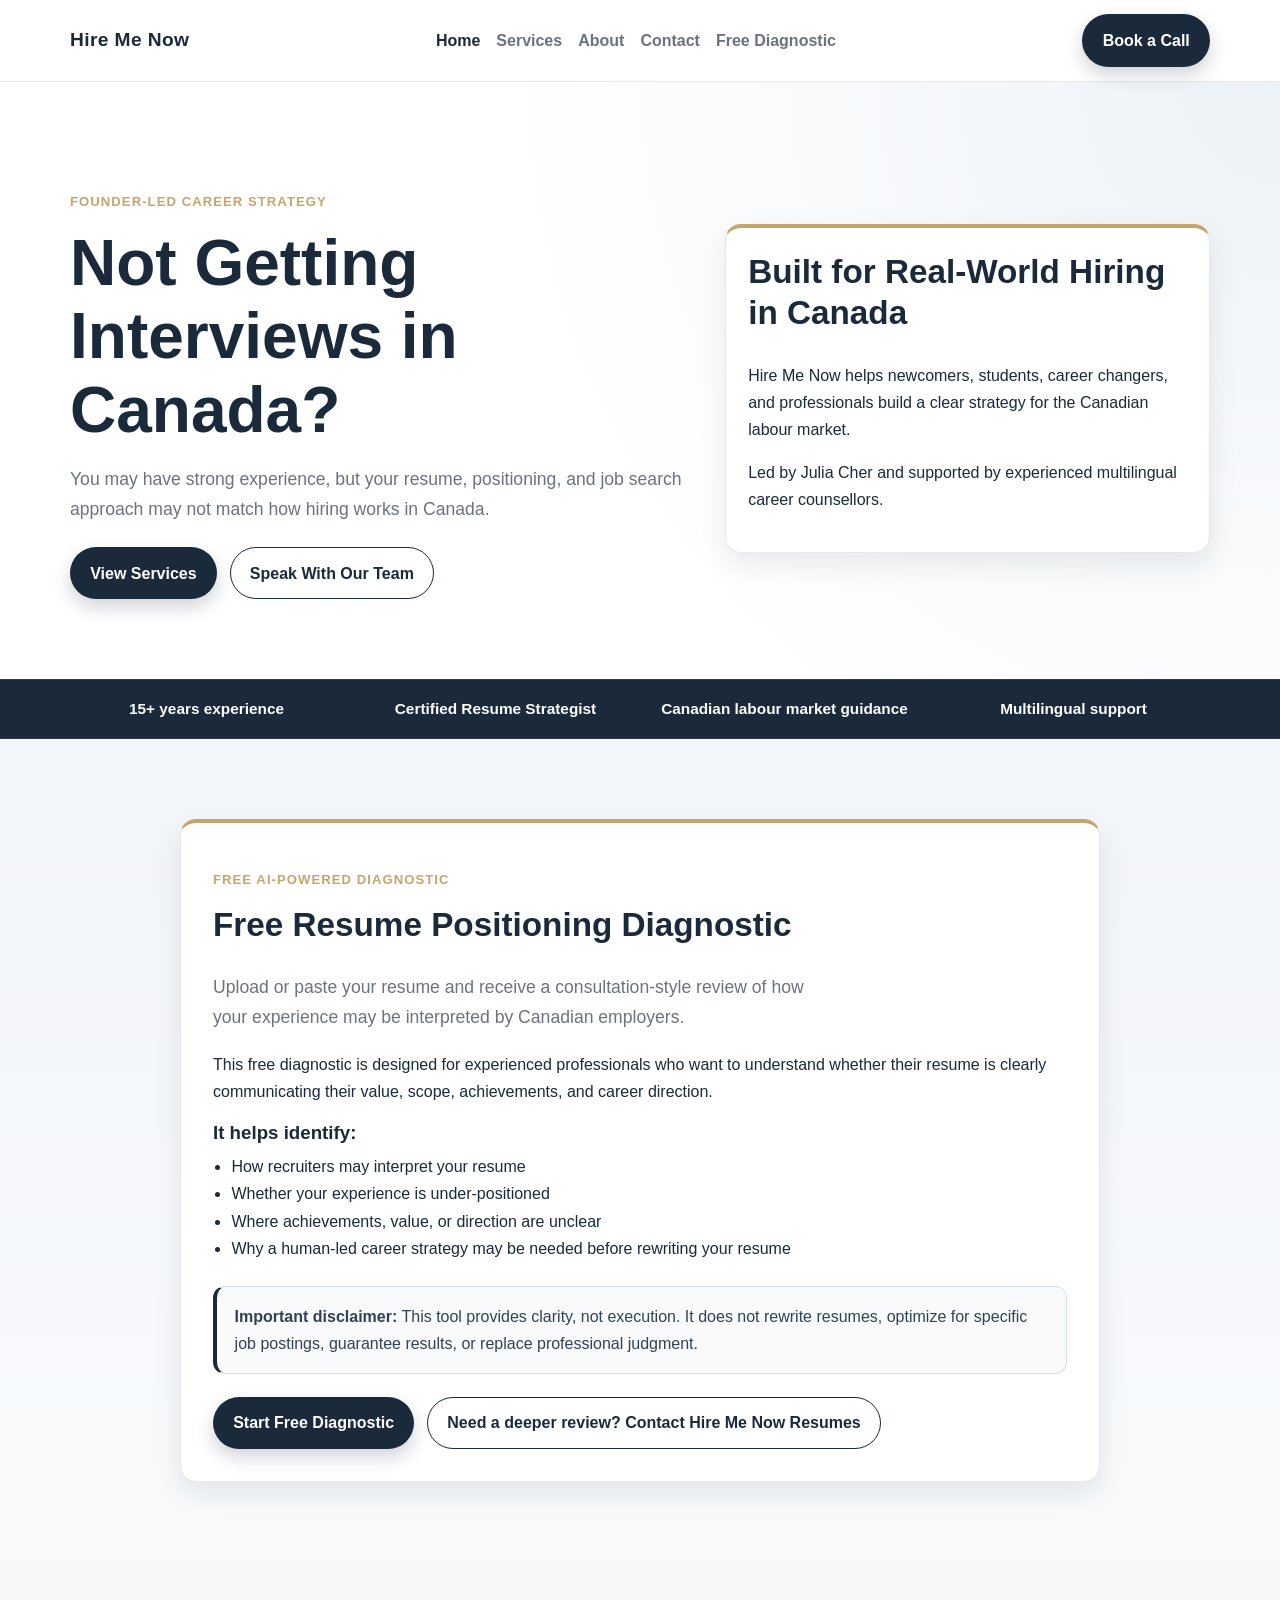
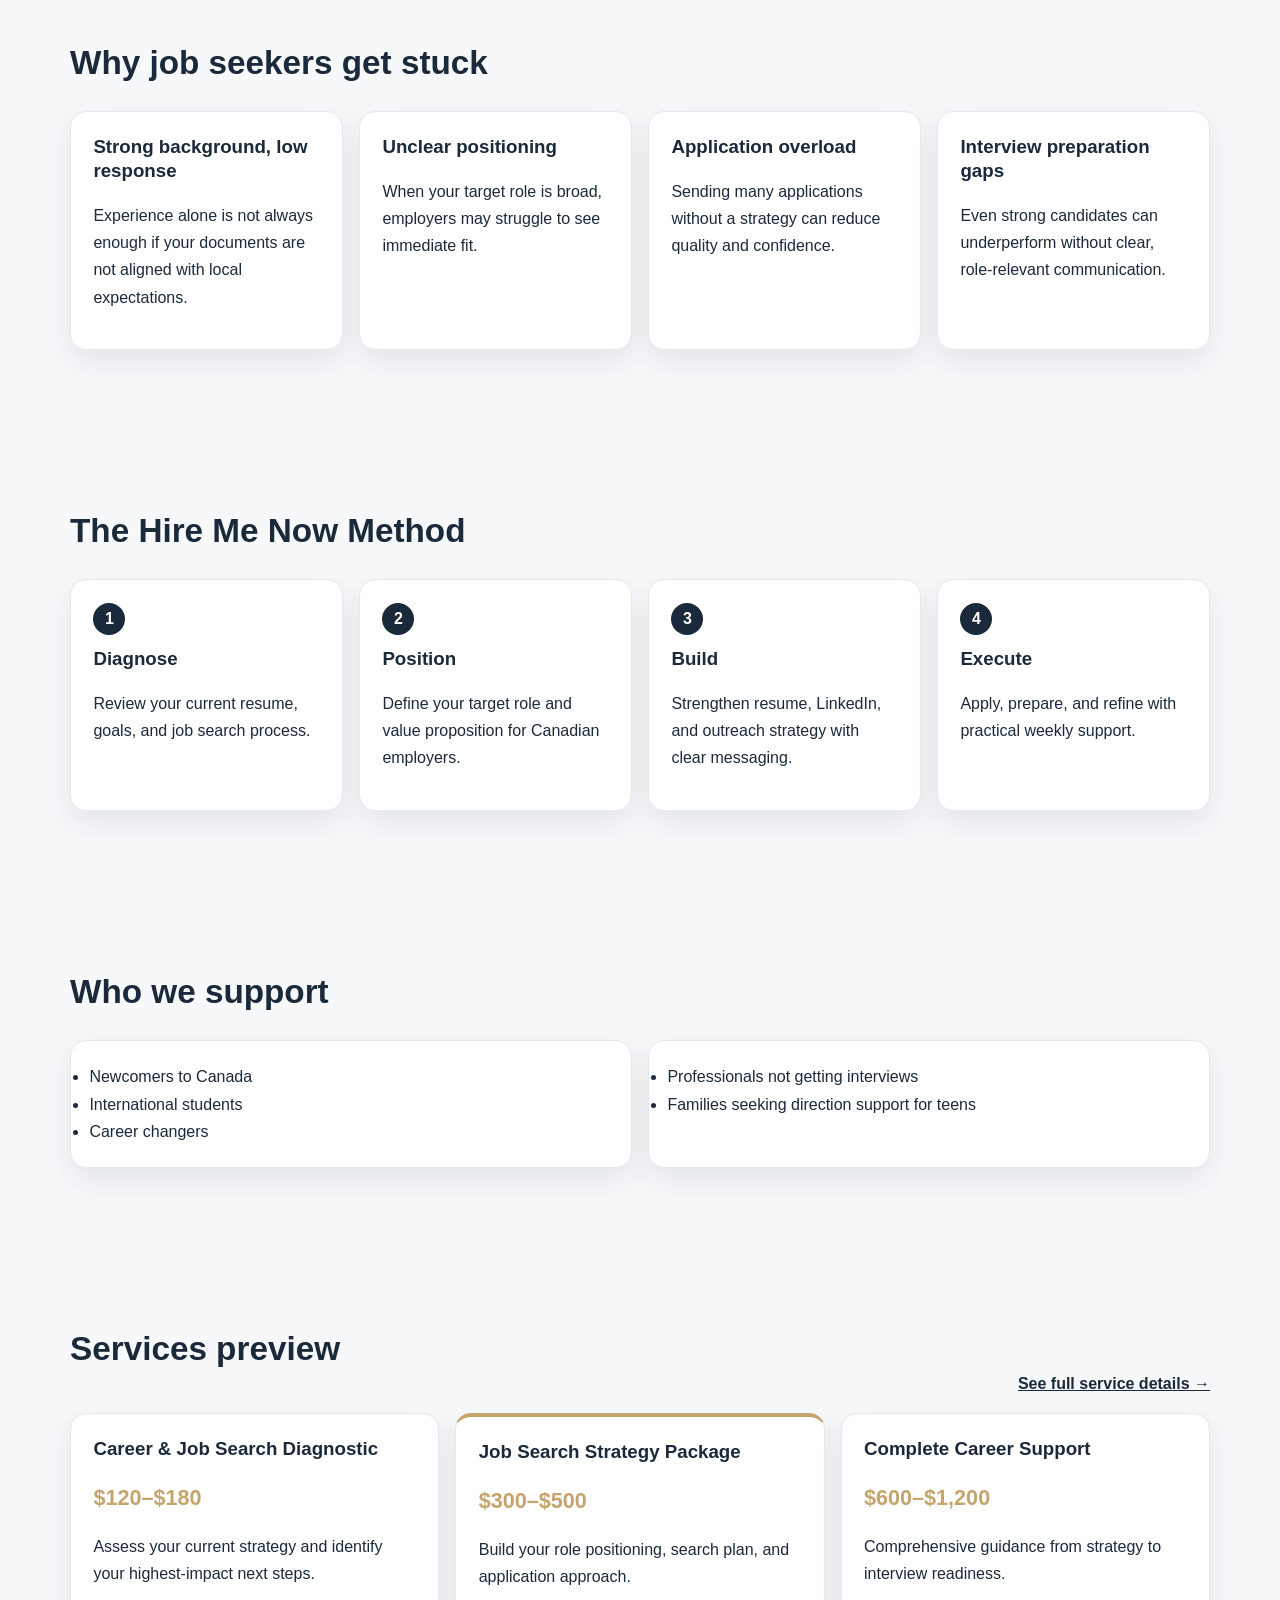
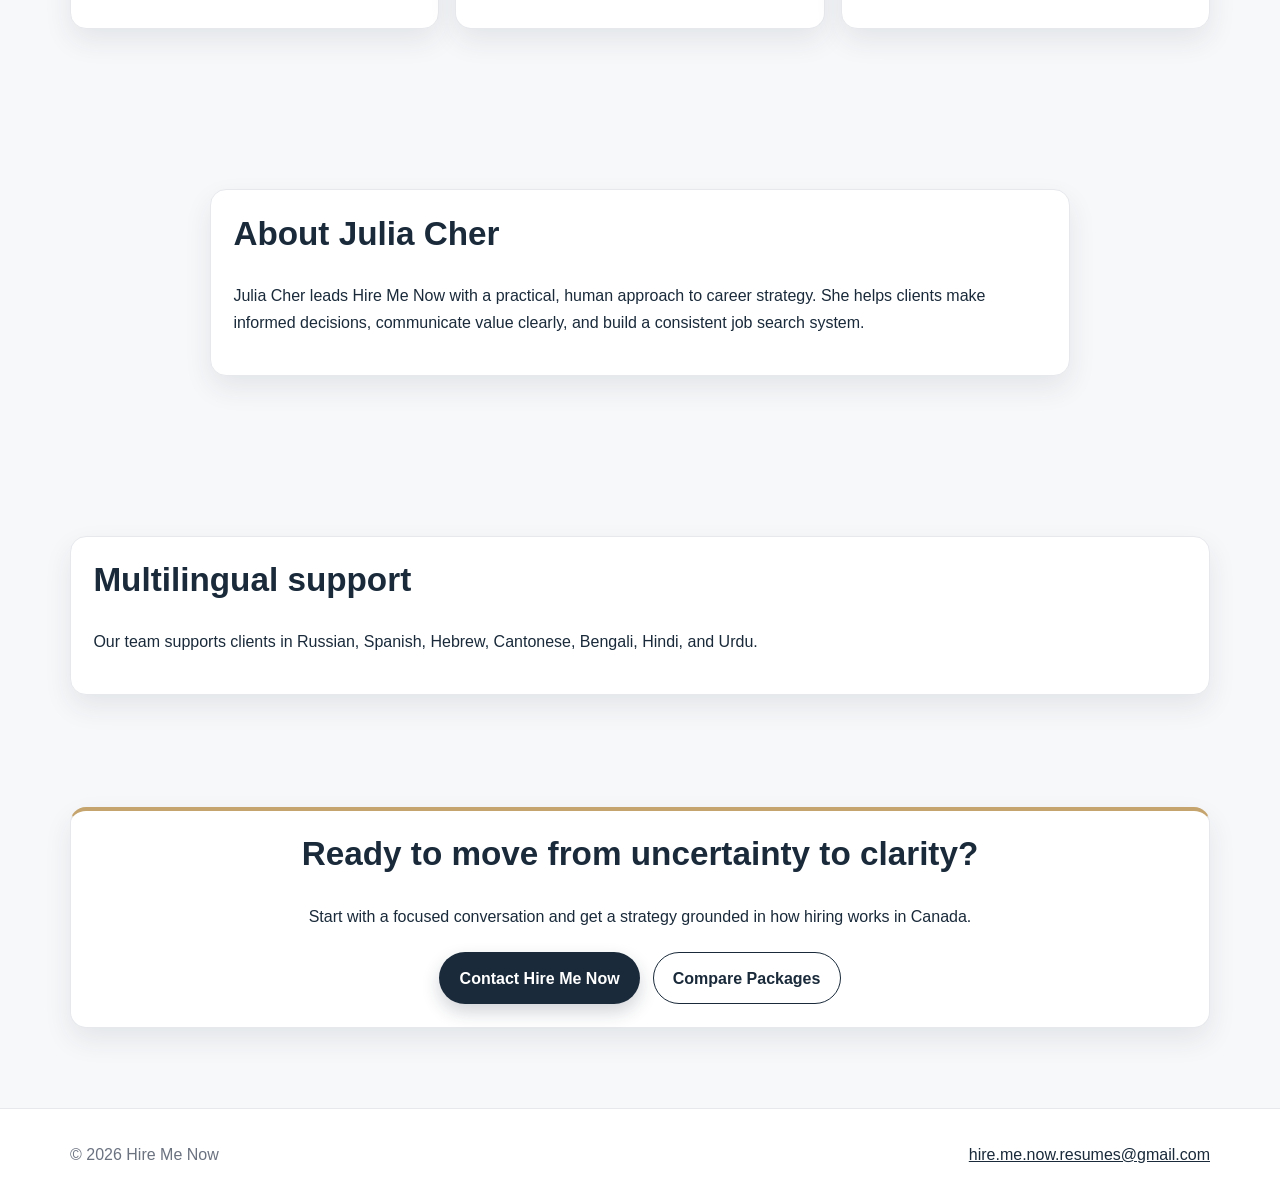
==== commit c7e2b091: "Add free diagnostic lead magnet section and nav link" ====
--- a/index.html
+++ b/index.html
@@ -17,6 +17,7 @@
         <a href="services.html">Services</a>
         <a href="about.html">About</a>
         <a href="contact.html">Contact</a>
+        <a href="#free-diagnostic">Free Diagnostic</a>
       </nav>
       <a class="btn btn-primary nav-cta" href="contact.html">Book a Call</a>
     </div>
@@ -48,6 +49,35 @@
         <p><strong>Certified Resume Strategist</strong></p>
         <p><strong>Canadian labour market guidance</strong></p>
         <p><strong>Multilingual support</strong></p>
+      </div>
+    </section>
+
+
+    <section id="free-diagnostic" class="section diagnostic-section">
+      <div class="container">
+        <article class="card diagnostic-card">
+          <p class="eyebrow">Free AI-Powered Diagnostic</p>
+          <h2>Free Resume Positioning Diagnostic</h2>
+          <p class="lead">Upload or paste your resume and receive a consultation-style review of how your experience may be interpreted by Canadian employers.</p>
+          <p>This free diagnostic is designed for experienced professionals who want to understand whether their resume is clearly communicating their value, scope, achievements, and career direction.</p>
+
+          <h3>It helps identify:</h3>
+          <ul class="list diagnostic-list">
+            <li>How recruiters may interpret your resume</li>
+            <li>Whether your experience is under-positioned</li>
+            <li>Where achievements, value, or direction are unclear</li>
+            <li>Why a human-led career strategy may be needed before rewriting your resume</li>
+          </ul>
+
+          <aside class="diagnostic-disclaimer" aria-label="Important disclaimer">
+            <strong>Important disclaimer:</strong> This tool provides clarity, not execution. It does not rewrite resumes, optimize for specific job postings, guarantee results, or replace professional judgment.
+          </aside>
+
+          <div class="actions">
+            <a class="btn btn-primary" href="https://chatgpt.com/g/g-69837c187f908191bc90bdf0c90849b5-career-positioning-diagnostic-by-hire-me-now" target="_blank" rel="noopener noreferrer">Start Free Diagnostic</a>
+            <a class="btn btn-outline" href="https://www.facebook.com/hire.me.now.resumes/" target="_blank" rel="noopener noreferrer">Need a deeper review? Contact Hire Me Now Resumes</a>
+          </div>
+        </article>
       </div>
     </section>
 
--- a/style.css
+++ b/style.css
@@ -319,3 +319,37 @@
     text-align: center;
   }
 }
+
+.diagnostic-section {
+  background: linear-gradient(180deg, #f2f5f9 0%, #f8fafc 100%);
+}
+
+.diagnostic-card {
+  border-top: 4px solid var(--gold);
+  max-width: 920px;
+  margin: 0 auto;
+  padding: 2rem;
+}
+
+.diagnostic-card h3 {
+  margin-bottom: 0.5rem;
+}
+
+.diagnostic-list {
+  margin-bottom: 1.5rem;
+}
+
+.diagnostic-disclaimer {
+  border: 1px solid #d7dde5;
+  background: #f8fafc;
+  border-left: 4px solid var(--navy);
+  border-radius: 12px;
+  padding: 1rem 1.1rem;
+  color: #334155;
+}
+
+@media (max-width: 760px) {
+  .diagnostic-card {
+    padding: 1.4rem;
+  }
+}
